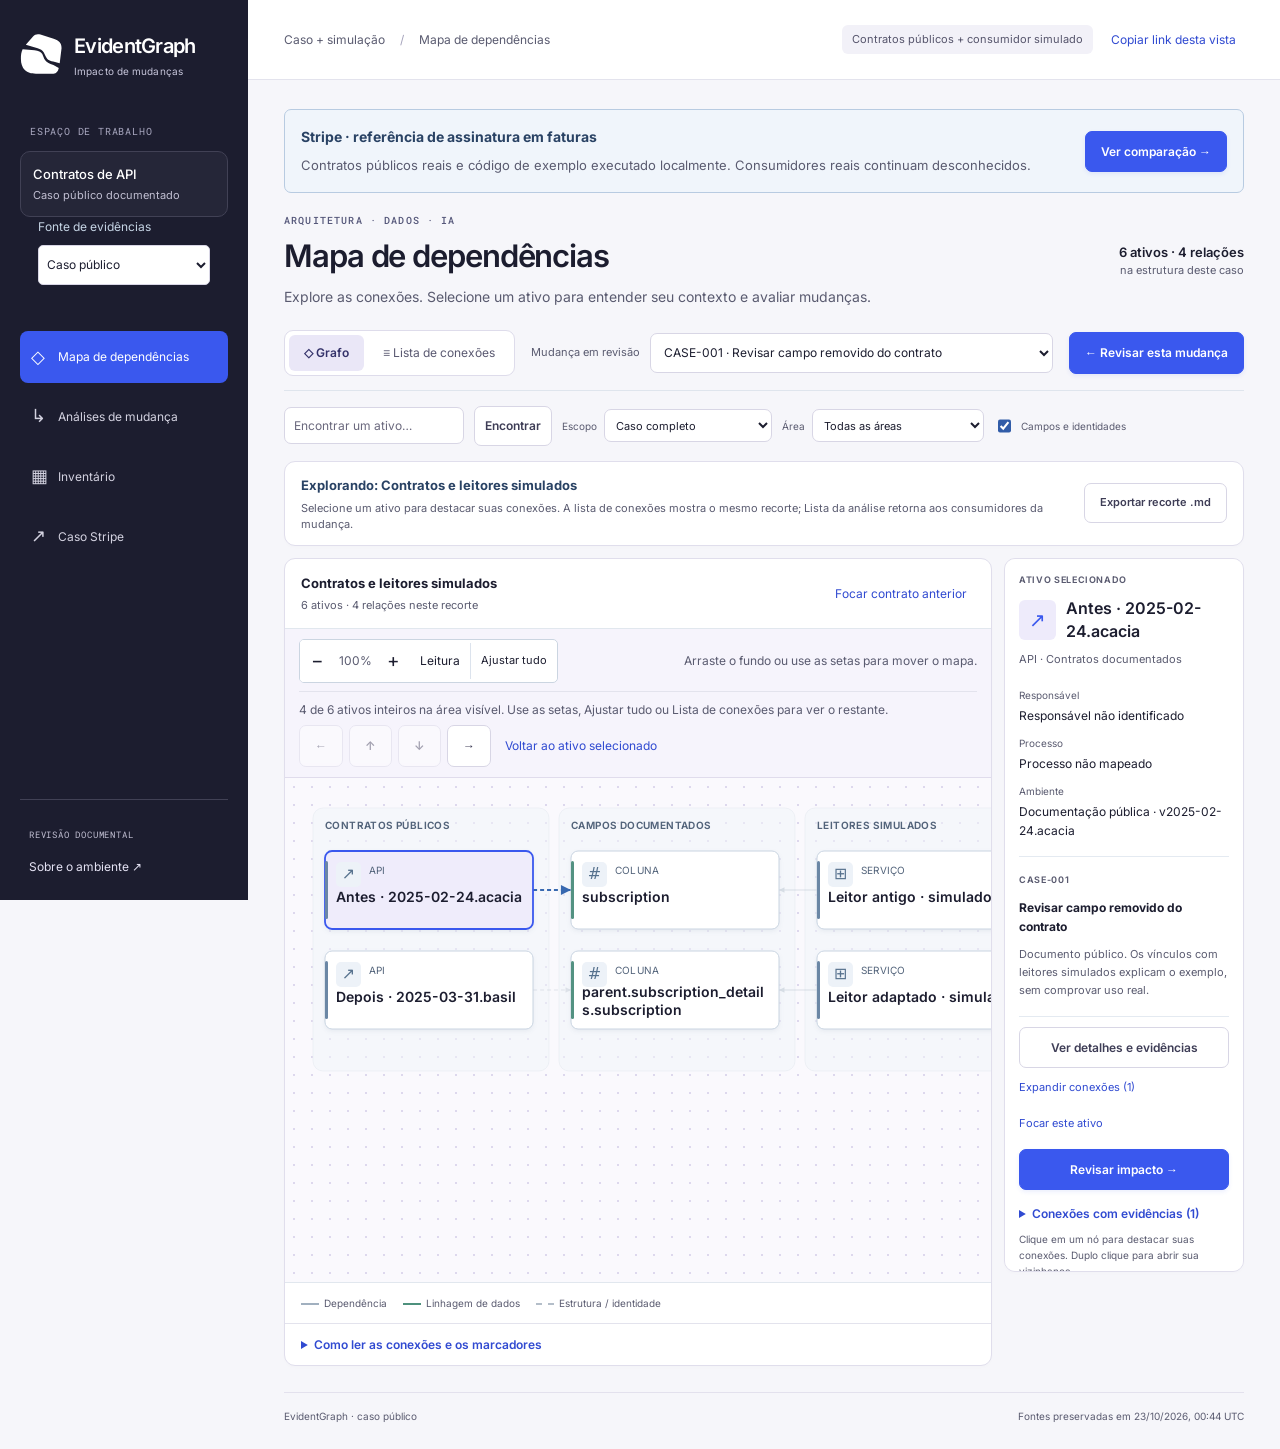
==== evidence-graph/caso-stripe/index.html @ 936658e1 "Preserve portable EvidentGraph continuity for a new computer [skip ci]" ====
<!doctype html>
<html lang="pt-BR">
<head>
<meta charset="utf-8"><meta name="viewport" content="width=device-width,initial-scale=1">
<meta name="description" content="EvidentGraph: prévia sintética para revisão de impacto de mudanças.">
<title>EvidentGraph · Revisão de mudanças</title>
<link rel="stylesheet" href="styles.css?v=816976e282be9827"><link rel="stylesheet" href="lineage.css?v=ab8f37216dc863ca"><link rel="stylesheet" href="investigation.css?v=4782831f34d3c460">
<script src="data.js?v=74ebc384e576c3c0" defer></script><script src="app.js?v=880a942b354ef678" defer></script><script src="lineage.js?v=18da235e4efb8fff" defer></script><script src="exploration.js?v=8c428651296725df" defer></script><script src="investigation.js?v=c7e74523da9037c6" defer></script>
<script src="contract_case.js?v=6435e3d7e39521b5" defer></script><link rel="stylesheet" href="contract_case.css?v=4b2c82d8fe484f5f"><script src="consumer_demo.js?v=195d27880f7b5dde" defer></script><link rel="stylesheet" href="consumer_demo.css?v=624fe182516456ab"><script src="view_bootstrap.js?v=e10487de5b5e0b73" defer></script><link rel="stylesheet" href="../brand/brand.css?v=cf2e6575670e64a0"><link rel="icon" type="image/svg+xml" href="../brand/favicon.svg?v=e4fd1542565591fd"></head>
<body>
<a class="skip" href="#main">Ir para o conteúdo</a>
<aside class="sidebar">
  <div class="brand"><svg class="eg-symbol" xmlns="http://www.w3.org/2000/svg" viewBox="0 0 560 560" fill="currentColor" aria-hidden="true" focusable="false"><path d="M76 152 167 48C198 14 230 11 266 21L438 74C509 98 543 129 541 200L517 393 432 372C375 360 350 339 332 298L310 255C294 222 263 208 230 198Z"/><path d="m34 213 155 12c53 3 81 21 101 49l27 64c25 46 65 62 118 78l70 40c-11 47-30 71-69 74H207c-68-2-106-12-141-44C26 446 12 393 12 338c-1-49 4-83 22-125Z"/></svg><div>EvidentGraph<small>Impacto de mudanças</small></div></div>
  <div class="workspace-label">ESPAÇO DE TRABALHO</div><div class="company">Grupo Aurora<small>Comércio e distribuição</small></div>
  <label class="workspace-picker" for="workspaceSource">Fonte de evidências<select id="workspaceSource" disabled aria-busy="true"><option value="case">Caso público</option><option value="aurora">Grupo Aurora</option></select></label><nav aria-label="Navegação principal">
    <button data-view="lineage" class="nav"><span aria-hidden="true">◇</span> Mapa de dependências</button>
    <button data-view="analysis" class="nav active" aria-current="page"><span aria-hidden="true">↳</span> Análises de mudança</button>
    <button data-view="inventory" class="nav"><span aria-hidden="true">▦</span> Inventário</button>
    <a class="nav" href="../caso-stripe/?source=case&amp;eg_view=analysis&amp;eg_change=CASE-001&amp;eg_scope=all&amp;eg_technical=1" aria-label="Caso Stripe — abrir caso público com consumidor simulado"><span aria-hidden="true">↗</span> Caso Stripe</a>
  </nav>
  <div class="side-foot"><span class="workspace-label">COMÉRCIO E DISTRIBUIÇÃO</span><button id="aboutBtn" class="side-link">Sobre o ambiente ↗</button></div>
</aside>
<div class="shell">
  <header class="topbar"><div><span id="contextName">Grupo Aurora</span> <span class="slash">/</span> <span id="breadcrumb">Análises de mudança</span></div><div class="workspace-tools"><span class="env" id="workspaceEnvironment">Demonstração · dados fictícios</span><button id="copyContextLink" class="text-btn">Copiar link desta vista</button></div></header>
  <main id="main" tabindex="-1">
    <section id="contractCaseNotice" class="case-notice" hidden></section><div id="loadStatus" role="status" class="notice">Preparando os dados e os controles…</div>
    <section id="lineageView" hidden>
      <div class="page-head"><div><div class="eyebrow">ARQUITETURA · DADOS · IA</div><h1>Mapa de dependências</h1><p>Explore as conexões. Selecione um ativo para entender seu contexto e avaliar mudanças.</p></div><div class="catalog-totals"><strong id="graphCatalogTotal"></strong><small>no catálogo do Grupo Aurora</small></div></div>
      <div class="graph-context-bar"><div class="view-tabs" aria-label="Visualização das conexões"><button id="graphAsGraph" class="selected" aria-pressed="true" disabled>◇ Grafo</button><button id="graphToList" disabled>≡ Lista de conexões</button></div><label>Mudança em revisão<select id="graphChange"></select></label><button id="graphReview" class="primary" disabled>← Lista da análise</button></div>
      <div class="graph-toolbar"><label class="graph-search-label"><span class="sr-only">Encontrar ativo no grafo</span><input id="graphSearch" type="search" placeholder="Encontrar um ativo…" list="graphAssets"><datalist id="graphAssets"></datalist></label><button id="graphFind" class="secondary">Encontrar</button><label>Escopo<select id="graphScope"><option value="context">Contexto do ativo</option><option value="investigation" disabled>Investigação direcionada</option><option value="impact">Caminhos da análise</option><option value="all">Empresa inteira</option></select></label><label>Área<select id="graphDomain"><option value="">Todas as áreas</option></select></label><label class="graph-check"><input type="checkbox" id="graphTechnical">Colunas e identidades</label></div>
      <section class="investigation-context" aria-label="Contexto da exploração"><div><strong id="investigationTitle">Contexto do ativo</strong><p id="investigationNote"></p></div><label id="depthControl" hidden>Alcance<select id="investigationDepth"><option value="1">Diretos</option><option value="2">Até 2 níveis</option><option value="4">Até 4 níveis</option></select></label><button id="exportContext" class="secondary">Exportar recorte .md</button></section>
      <div class="graph-workspace">
        <section class="graph-canvas-card" aria-label="Exploração do lineage">
          <div class="graph-canvas-head"><div><strong id="graphFocusName"></strong><span id="graphVisibleCount"></span></div><button id="graphReset" class="text-btn">Focar ativo da mudança</button></div>
          <div id="graphNavigation" class="graph-navigation"><div class="graph-controls" role="group" aria-label="Navegar no grafo"><button id="graphZoomOut" aria-label="Diminuir zoom">−</button><span id="graphZoomLabel" aria-live="polite">100%</span><button id="graphZoomIn" aria-label="Aumentar zoom">+</button><button id="graphReadable">Leitura</button><button id="graphFit">Ajustar tudo</button></div><span class="graph-pan-hint">Arraste o fundo ou use as setas para mover o mapa.</span><div class="graph-orientation"><p id="graphViewportStatus"></p><div id="graphPanControls" role="group" aria-label="Revelar outras partes do mapa"><button class="secondary" data-pan="left" aria-label="Ver ativos à esquerda">←</button><button class="secondary" data-pan="up" aria-label="Ver ativos acima">↑</button><button class="secondary" data-pan="down" aria-label="Ver ativos abaixo">↓</button><button class="secondary" data-pan="right" aria-label="Ver ativos à direita">→</button><button id="graphFocusSelected" class="text-btn">Voltar ao ativo selecionado</button></div></div></div>
          <div id="graphViewport" class="graph-viewport" tabindex="0" role="region" aria-label="Grafo interativo. Arraste o fundo para mover; use os botões de zoom e Tab para selecionar ativos."><svg id="lineageSvg" xmlns="http://www.w3.org/2000/svg" aria-label="Ativos e relações direcionadas"></svg><div class="graph-empty" id="graphEmpty" hidden>Nenhum ativo neste recorte. Altere os filtros ou escolha outra área.</div></div>
          <div id="graphListPanel" class="explore-list" hidden><div class="table-scroll"><table><thead><tr><th>Ativo</th><th>Relação com o foco</th><th>Responsável / operação</th><th>Ações</th></tr></thead><tbody id="exploreRows"></tbody></table></div><div class="table-footer" id="exploreCount" role="status"></div></div>
          <div class="graph-legend"><span><i class="key-dep"></i>Dependência</span><span><i class="key-lineage"></i>Linhagem de dados</span><span><i class="key-structure"></i>Estrutura / identidade</span><span class="legend-end">Setas seguem a relação indicada · arraste para navegar</span></div>
          <details class="graph-guide"><summary>Como ler as conexões e os marcadores</summary><p>Selecione um ativo para destacar seu caminho. A seta segue a relação descrita; abra a conexão para consultar sua origem. Uma dependência não comprova falha.</p><ul><li><i class="state-dot danger" aria-hidden="true"></i>Incompatibilidade de contrato</li><li><i class="state-dot warning" aria-hidden="true"></i>Impacto possível</li><li><i class="state-dot neutral" aria-hidden="true"></i>Inconclusivo</li><li><i class="state-dot quiet" aria-hidden="true"></i>Não identificada no contrato; não garante ausência de impacto</li></ul><p>Os pontos indicam a conclusão preparada para esta mudança. A lista de conexões oferece outra forma de ler o mesmo recorte.</p></details>
        </section>
        <aside id="graphInspector" class="graph-inspector" aria-live="polite"></aside>
      </div>
    </section>
    <section id="analysisView" hidden>
      <div class="page-head"><div><div class="eyebrow">REVISÃO TÉCNICA</div><h1>O que esta mudança pode afetar?</h1><p>Identifique consumidores, envolva os responsáveis e registre o que precisa ser verificado.</p></div></div>
      <div class="analysis-view-tabs view-tabs" aria-label="Revisão da mudança"><button id="analysisToGraph" disabled>◇ Ver caminhos no grafo</button><button class="selected" aria-pressed="true">≡ Lista da análise</button></div>
      <section class="change-card" aria-label="Mudança selecionada">
        <div class="change-choose"><label for="changeSelect">Mudança</label><select id="changeSelect"></select><button id="openAnalysis" class="primary" disabled>Abrir análise <span aria-hidden="true">→</span></button></div>
        <div class="change-overview"><p id="changeDescription"></p><p id="analysisState" class="analysis-state" role="status" aria-live="polite">Preparando a análise…</p></div>
        <details class="change-details"><summary>Versões e período analisado</summary><dl id="changeMeta" class="change-meta"></dl></details>
      </section>
      <div id="notAnalyzed" class="empty" hidden>Uma nova mudança foi selecionada. Abra a análise para consultar seus consumidores.</div>
      <section id="analysisResult" hidden>
        <section class="conclusion" aria-labelledby="conclusionTitle"><div class="conclusion-mark" aria-hidden="true">!</div><div><h2 id="conclusionTitle"></h2><p id="conclusionText"></p><span class="small" id="scopeNote"></span></div></section>
        <div class="section-heading"><div><h2>Consumidores e verificações</h2><p id="summaryLine"></p></div><button id="exportBtn" class="secondary">↓ Exportar análise .md</button></div>
        <div id="metrics" class="metrics" aria-label="Filtrar por conclusão"></div>
        <section class="table-card" aria-label="Resultados da análise">
          <div class="toolbar"><div class="search-wrap"><label class="sr-only" for="search">Buscar consumidor, processo ou equipe</label><input id="search" type="search" placeholder="Buscar consumidor, processo ou equipe"></div><details class="analysis-filters"><summary id="filterSummary">Mais filtros</summary><div class="filter-options"><label class="filter-label">Responsável<select id="ownerFilter"><option value="">Todas as equipes</option></select></label><label class="filter-label">Observação<select id="activityFilter"><option value="">Todos os estados</option><option value="OBSERVED">Caminho observado</option><option value="NOT_OBSERVED">Não observado no período</option><option value="UNKNOWN">Cobertura insuficiente</option></select></label></div></details><button id="clearFilters" class="text-btn">Limpar</button></div>
          <div class="table-scroll"><table class="consumer-table" role="table" aria-label="Resultados da análise"><thead role="rowgroup"><tr role="row"><th role="columnheader" scope="col"><button id="sortName" class="sort" aria-label="Consumidor — ordenar por nome">Consumidor <span id="sortMark" aria-hidden="true">↕</span></button></th><th role="columnheader" scope="col">Conclusão / execução</th><th role="columnheader" scope="col">Responsável</th><th role="columnheader" scope="col">Verificação local</th><th role="columnheader" scope="col"><span class="sr-only">Ações</span></th></tr></thead><tbody id="consumerRows" role="rowgroup"></tbody></table></div>
          <div id="emptyResults" class="empty" hidden>Nenhum consumidor corresponde aos filtros. Tente outra busca ou limpe os filtros.</div><div class="table-footer"><span id="resultCount" role="status"></span><span>Anotações ficam apenas neste navegador.</span></div>
        </section>
        <div class="bottom-note"><strong>Limite da resposta</strong><p>Um caminho de dependência não prova falha. Ausência de chamadas não prova ausência de uso. Autorização e acesso efetivo ao campo não são avaliados nesta versão.</p></div>
      </section>
    </section>
    <section id="inventoryView" hidden>
      <div class="page-head"><div><div class="eyebrow">CATÁLOGO DE ATIVOS</div><h1>Inventário</h1><p>Consulte sistemas, dados, modelos e responsáveis. Abra um ativo para explorar suas conexões.</p></div><span id="inventoryTotal" class="total-tag"></span></div>
      <section class="table-card"><div class="toolbar"><label class="sr-only" for="inventorySearch">Buscar ativo</label><input id="inventorySearch" type="search" placeholder="Buscar por nome ou identificador"><label class="filter-label">Tipo<select id="kindFilter"><option value="">Todos os tipos</option></select></label><label class="filter-label">Área<select id="domainFilter"><option value="">Todas as áreas</option></select></label></div>
      <div class="table-scroll"><table><thead><tr><th>Ativo</th><th>Tipo</th><th>Área / responsável</th><th>Ambiente</th><th><span class="sr-only">Detalhes</span></th></tr></thead><tbody id="inventoryRows"></tbody></table></div><div class="table-footer"><span id="inventoryCount" role="status"></span><div class="pager"><button id="prevPage" class="secondary">Anterior</button><span id="pageNumber"></span><button id="nextPage" class="secondary">Próxima</button></div></div></section>
    </section>
    <footer class="footer"><span>EvidentGraph · Grupo Aurora</span><span id="datasetLabel"></span></footer>
  </main>
</div>
<dialog id="detailDialog" aria-labelledby="detailTitle"><div class="dialog-head"><div><span class="eyebrow" id="detailKind"></span><h2 id="detailTitle"></h2><p id="detailSourceNote" hidden></p><button id="copyDetailLink" class="text-btn">Copiar link deste detalhe</button><p id="detailShareStatus" class="small" role="status"></p></div><button id="closeDetail" class="close-btn" aria-label="Fechar detalhes">×</button></div><div id="detailBody" class="dialog-body"></div></dialog>
<dialog id="aboutDialog" aria-labelledby="aboutTitle"><div class="dialog-head"><h2 id="aboutTitle">Sobre o ambiente</h2><button id="closeAbout" class="close-btn" aria-label="Fechar informações do ambiente">×</button></div><div class="dialog-body"><p>Grupo Aurora é uma organização fictícia utilizada neste protótipo do EvidentGraph. Todos os ativos e registros são sintéticos; não representam uma empresa real. O inventário contém 240 ativos; as evidências detalhadas são um recorte dos cenários CHG-001, CHG-002 e CHG-003.</p><p>Os resultados são calculados pelo analisador Python M1 durante a geração dos arquivos. O navegador consulta, filtra e exporta esses resultados; não reavalia contratos arbitrários nem consulta uma empresa real.</p><p>As verificações e notas são guardadas apenas neste navegador quando o armazenamento local está disponível. Elas não são enviadas aos responsáveis e não comprovam a resolução de um risco.</p><p>O mapa explora as 512 relações do catálogo, com os tipos e sentidos preservados. A avaliação de autorização não está implementada. As análises de impacto continuam limitadas aos três cenários descritos. O site público anterior não foi substituído.</p><p><strong>Versão de avaliação M3.</strong> A exploração percorre vínculos tipados do catálogo, sem avaliar permissões ou concluir impacto arbitrário. Processos compartilhados são associações declaradas. O mapa e sua lista mostram o mesmo recorte. O histórico de notas fica somente neste navegador.</p></div></dialog>
<div id="toast" class="toast" role="status" hidden></div>
</body></html>
---- evidence-graph/caso-stripe/styles.css ----
:root{color-scheme:light;--ink:#202c3e;--muted:#596679;--line:#dce2e9;--blue:#2458bc;--bg:#f5f7fa;--side:#172537}*{box-sizing:border-box}body{margin:0;color:var(--ink);background:var(--bg);font:14px/1.5 -apple-system,BlinkMacSystemFont,'Segoe UI',sans-serif}button,input,select,textarea{font:inherit}button,select{cursor:pointer}button{border:0}button:disabled{opacity:.45;cursor:default}button:focus-visible,a:focus-visible,input:focus-visible,select:focus-visible,textarea:focus-visible{outline:3px solid #7aabff;outline-offset:3px}h1,h2,h3,p{margin:0}h1{font-size:27px;line-height:1.3;letter-spacing:-.55px;font-weight:650}h2{font-size:17px;font-weight:650}h3{font-size:14px;font-weight:650}p{color:var(--muted)}small,.small{font-size:12px;color:var(--muted)}[hidden]{display:none!important}.sr-only{position:absolute;width:1px;height:1px;padding:0;overflow:hidden;clip:rect(0,0,0,0);white-space:nowrap}.skip{position:fixed;left:12px;top:-100px;z-index:100;background:white;padding:10px}.skip:focus{top:10px}.sidebar{width:210px;position:fixed;inset:0 auto 0 0;background:var(--side);color:#eaf0f7;display:flex;flex-direction:column;padding:26px 16px}.brand{display:flex;gap:10px;align-items:center;font-size:18px;font-weight:650;letter-spacing:-.3px}.brand-mark{display:grid;place-items:center;width:30px;height:33px;border:1px solid #6c86a0;border-radius:5px;font:700 22px Georgia,serif}.brand small{display:block;font-size:8px;color:#a9b9c9;letter-spacing:1.1px;font-weight:500}.workspace-label{font-size:10px;letter-spacing:1.1px;color:#b1bed0;margin:36px 8px 10px}.company{padding:0 8px;font-size:13px}.company small{display:block;color:#9cacc0;margin-top:3px;font-size:11px}nav{margin-top:32px;display:grid;gap:5px}.nav{width:100%;padding:11px 10px;border-radius:4px;background:none;color:#c7d1df;text-align:left;font-size:13px}.nav span{font-size:17px;display:inline-block;width:21px}.nav.active{background:#304763;color:white;box-shadow:inset 3px 0 #8cb5ef}.nav:hover{background:#2b3e55}.side-foot{margin-top:auto;padding:20px 8px 0;border-top:1px solid #334356}.side-foot p{font-size:11px;line-height:1.6;margin-top:12px;color:#aabacf}.pill{font-size:9px;font-weight:650;letter-spacing:.9px;padding:4px 7px;border:1px solid #6b7f94;border-radius:3px;color:#d5dfec}.side-link{background:none;color:#dae7f5;font-size:11px;padding:14px 0 0}.shell{margin-left:210px;min-width:0}.topbar{height:61px;border-bottom:1px solid var(--line);background:white;display:flex;justify-content:space-between;align-items:center;padding:0 30px;font-size:12px;color:var(--muted)}.slash{padding:0 12px;color:#a2adba}.env{background:#edf2f7;padding:5px 9px;border-radius:4px;font-size:11px}main{max-width:1550px;margin:0 auto;padding:29px 30px 20px}.page-head{display:flex;align-items:center;justify-content:space-between;gap:16px;margin-bottom:23px}.page-head p{margin-top:7px;font-size:13px}.eyebrow{font-size:10px;letter-spacing:1.2px;color:#586b83;font-weight:650;display:block;margin-bottom:7px}.change-card{border:1px solid var(--line);background:white;border-radius:6px;margin-bottom:18px}.change-choose{display:flex;align-items:center;gap:14px;padding:15px 18px;border-bottom:1px solid #e8edf2}.change-choose label{font-size:12px;font-weight:600;white-space:nowrap}.change-choose select{flex:1;min-width:0}.change-meta{display:flex;flex-wrap:wrap;gap:20px 34px;padding:15px 18px}.change-meta div{min-width:90px}.change-meta dt{font-size:10px;color:var(--muted);margin-bottom:3px;letter-spacing:.5px;text-transform:uppercase}.change-meta dd{margin:0;font-size:12px}.change-meta code{font:12px ui-monospace,Consolas,monospace;background:#f2f4f7;padding:3px 5px;border-radius:3px}.primary,.secondary{padding:8px 13px;border-radius:4px;white-space:nowrap;font-size:12px;font-weight:600}.primary{background:var(--blue);color:white;border:1px solid var(--blue)}.primary:hover{background:#1d4697}.primary span{padding-left:12px}.secondary{background:white;color:var(--ink);border:1px solid #cbd4e0}.secondary:hover{background:#eef3fb}.text-btn{background:none;color:var(--blue);font-size:12px;padding:8px}.conclusion{border:1px solid #ded7c2;border-left:3px solid #b78a30;border-radius:5px;display:flex;gap:13px;background:#fffcf4;padding:16px 18px;margin-bottom:23px}.conclusion-mark{width:22px;height:22px;border:1.5px solid #967427;color:#866620;border-radius:50%;font-weight:700;display:grid;place-items:center;flex:none;margin-top:2px}.conclusion h2{font-size:16px;margin-bottom:5px}.conclusion p{font-size:13px;max-width:850px}.conclusion .small{display:block;font-size:11px;margin-top:8px}.section-heading{display:flex;align-items:center;justify-content:space-between;gap:15px;margin:6px 0 15px}.section-heading p{font-size:12px;margin-top:3px}.metrics{display:grid;grid-template-columns:repeat(5,1fr);gap:9px;margin-bottom:17px}.metric{border:1px solid var(--line);border-radius:5px;background:white;padding:12px 13px;display:flex;flex-direction:column;text-align:left;position:relative}.metric strong{font-size:22px;font-weight:600;line-height:1.2;margin-bottom:4px}.metric span{font-size:11px;color:var(--muted)}.metric[aria-pressed=true]{border-color:var(--blue);box-shadow:inset 0 -2px var(--blue)}.metric:hover{background:#f0f5fb}.metric .metric-dot{position:absolute;right:13px;top:18px;width:6px;height:6px;border-radius:50%;background:#8291a3}.metric.danger .metric-dot{background:#bb5858}.metric.warning .metric-dot{background:#ad8332}.metric.neutral .metric-dot{background:#60769c}.table-card{background:white;border:1px solid var(--line);border-radius:6px;overflow:hidden}.toolbar{display:flex;gap:12px;align-items:end;flex-wrap:wrap;padding:14px 16px;border-bottom:1px solid var(--line)}input,select,textarea{background:white;border:1px solid #cbd3dd;border-radius:4px;padding:8px 9px;color:var(--ink);font-size:12px}select{min-height:35px}.search-wrap{flex:1;min-width:200px}.search-wrap input{width:100%;min-height:35px}.filter-label{font-size:10px;color:var(--muted);display:flex;flex-direction:column;gap:4px}.filter-label select{min-width:140px;max-width:210px}.table-scroll{overflow-x:auto}table{width:100%;border-collapse:collapse;min-width:760px;text-align:left}thead{background:#f8fafc}th{font-size:11px;color:#617085;font-weight:600;padding:10px 15px;border-bottom:1px solid var(--line)}td{padding:17px 15px;border-bottom:1px solid #e7ebf0;font-size:12px;vertical-align:top}tbody tr:last-child td{border-bottom:0}tbody tr:hover{background:#fafbfd}td:first-child{min-width:220px}td h3{font-size:13px;margin-bottom:4px}td p{font-size:11px}.row-type{font-size:10px;color:#6b7685}.badge{display:inline-flex;align-items:center;gap:5px;padding:3px 7px;border-radius:3px;font-size:10px;white-space:normal;font-weight:600;line-height:1.4}.danger{color:#923a3a}.badge.danger{background:#faebeb;border:1px solid #efd0d0}.badge.warning{background:#fcf4df;color:#876220;border:1px solid #ebdfbd}.badge.neutral{background:#eef1f6;color:#52647d;border:1px solid #dbe1eb}.badge.quiet{background:#f2f4f6;color:#586774;border:1px solid #e0e5e8}.activity{font-size:10px;display:block;margin-top:7px;color:#526779}.activity.unknown{color:#856b39}.review-label{display:flex;gap:7px;align-items:center;font-size:11px;white-space:nowrap}.review-label input{accent-color:var(--blue);width:15px;height:15px}.review-caption{display:block;font-size:10px;color:#7b8594;padding-left:23px;margin-top:2px}.row-open{color:var(--blue);background:none;font-size:12px;white-space:nowrap;padding:3px}.sort{background:none;padding:0;color:inherit;font:inherit}.sort span{margin-left:8px}.table-footer{border-top:1px solid var(--line);padding:11px 16px;display:flex;align-items:center;justify-content:space-between;font-size:11px;color:var(--muted)}.bottom-note{margin:17px 0 20px;padding:0 2px;display:flex;gap:14px;align-items:baseline}.bottom-note strong{font-size:11px;white-space:nowrap}.bottom-note p{font-size:11px;max-width:840px}.footer{display:flex;justify-content:space-between;gap:20px;border-top:1px solid var(--line);padding-top:15px;margin-top:29px;font-size:10px;color:#6b7788}.empty{padding:28px;text-align:center;color:var(--muted);font-size:13px}.notice{padding:20px;border:1px solid var(--line);background:white}.total-tag{border:1px solid var(--line);background:white;padding:7px 12px;font-size:12px;border-radius:5px;white-space:nowrap}.pager{display:flex;gap:10px;align-items:center}dialog{padding:0;inset:0 0 0 auto;margin:0;width:min(620px,100%);max-width:100%;max-height:100%;height:100dvh;border:0;border-left:1px solid #c8d0db;color:var(--ink);background:white;box-shadow:-10px 0 35px #13283f20}dialog::backdrop{background:#17273755}.dialog-head{position:sticky;top:0;z-index:1;background:white;display:flex;justify-content:space-between;align-items:start;gap:20px;padding:23px 25px;border-bottom:1px solid var(--line)}.dialog-head h2{font-size:20px}.close-btn{font-size:25px;background:#f1f4f8;width:33px;height:33px;line-height:1;border-radius:4px;flex:none}.dialog-body{padding:23px 25px}.dialog-body h3{margin:23px 0 9px}.dialog-body p{font-size:13px;margin-bottom:12px}.detail-grid{display:grid;grid-template-columns:1fr 1fr;gap:12px;border:1px solid var(--line);border-radius:4px;padding:12px;font-size:12px}.detail-grid small{display:block;font-size:10px;margin-bottom:3px}.detail-list{padding-left:19px;font-size:12px;color:var(--muted);line-height:1.7}.path{border:1px solid #dde5ed;background:#f8fafc;border-radius:4px;padding:12px 14px;font-size:12px;line-height:1.8;margin-bottom:8px}.path span{display:block}.path em{font:10px ui-monospace,monospace;color:#738298;display:block;padding:1px 0 1px 8px}.path .path-target{font-weight:600}.ev{border:1px solid var(--line);border-radius:4px;margin-bottom:8px}.ev summary{padding:11px 12px;cursor:pointer;font-size:12px}.ev pre{font:11px/1.7 ui-monospace,Consolas,monospace;white-space:pre-wrap;overflow-wrap:anywhere;padding:12px;background:#f8fafc;margin:0;border-top:1px solid var(--line)}.dialog-body textarea{width:100%;resize:vertical;min-height:80px;margin-top:7px}.local-note{font-size:11px!important;background:#f4f6f9;border-radius:4px;padding:10px;margin-top:11px}.toast{position:fixed;bottom:18px;left:50%;transform:translateX(-50%);background:#20344e;color:white;font-size:12px;padding:11px 17px;border-radius:4px;z-index:20;max-width:90vw}.inventory-id{font:10px ui-monospace,monospace;color:#6b7b90;overflow-wrap:anywhere}
@media(min-width:1600px){main{padding-top:38px}.page-head{margin-bottom:28px}td{padding-top:22px;padding-bottom:22px}}
@media(max-width:1150px){.sidebar{width:178px;padding-left:12px;padding-right:12px}.brand{font-size:16px}.brand small{font-size:7px}.shell{margin-left:178px}main{padding:24px 20px}.topbar{padding:0 20px}.metrics{gap:7px}.metric{padding:11px}.filter-label select{max-width:175px}.change-choose{flex-wrap:wrap}.change-choose select{flex-basis:60%}.bottom-note{display:block}.bottom-note p{margin-top:4px}}
@media(max-width:780px){.sidebar{position:static;width:auto;padding:16px;display:block}.brand{display:inline-flex}.workspace-label,.company,.side-foot{display:none}nav{margin-top:14px;display:flex}.nav{width:auto}.shell{margin-left:0}.topbar{height:auto;min-height:50px;flex-wrap:wrap;gap:6px;padding:10px 16px}main{padding:20px 16px}h1{font-size:23px}.metrics{grid-template-columns:repeat(3,1fr)}.change-choose select{flex-basis:100%}.change-meta{gap:14px}.section-heading{align-items:start;flex-wrap:wrap}.toolbar{align-items:end}.footer{flex-direction:column;gap:6px}.page-head{align-items:start}.dialog-head,.dialog-body{padding:18px}.filter-label{flex:1}.filter-label select{max-width:none}.table-footer{gap:8px;flex-wrap:wrap}}
@media(prefers-reduced-motion:reduce){*{scroll-behavior:auto!important}}

.change-meta{margin:0}
.sr-only{position:fixed;left:0;top:0}
---- evidence-graph/caso-stripe/lineage.css ----
/* Graph and review are complementary views of the same workspace. */
main{max-width:none}.sidebar{width:204px}.shell{margin-left:204px}.side-foot .workspace-label{font-size:8px;margin:0;color:#8c9eb4}.side-foot .side-link{display:block;font-size:12px;padding-top:12px}.page-head{margin-bottom:18px}.catalog-totals{text-align:right;flex:none}.catalog-totals strong{font-size:13px;display:block;font-weight:600}.catalog-totals small{font-size:11px;color:var(--muted)}.graph-context-bar{display:flex;align-items:center;gap:16px;margin-bottom:14px}.view-tabs{display:inline-flex;border:1px solid #cbd5e1;background:#fff;border-radius:6px;overflow:hidden;padding:3px;gap:2px;flex:none}.view-tabs button{background:transparent;color:#5a6a80;border-radius:4px;padding:7px 16px;font-size:12px;cursor:pointer}.view-tabs button.selected{background:#eaf0f9;color:#2451a5;font-weight:650}.graph-context-bar>label{font-size:11px;color:var(--muted);display:flex;align-items:center;gap:10px;flex:1}.graph-context-bar select{min-width:280px;max-width:570px;flex:1}.graph-toolbar{display:flex;align-items:center;gap:10px;padding:12px 0;border-top:1px solid #dfe5ed;flex-wrap:wrap}.graph-toolbar>label{font-size:11px;color:var(--muted);display:flex;align-items:center;gap:7px}.graph-toolbar select{font-size:11px;padding:7px;min-height:33px}.graph-search-label{min-width:160px;max-width:250px;flex:1}.graph-search-label input{width:100%;min-height:33px}.graph-toolbar .secondary{padding:7px 10px}.graph-check{margin-left:auto}.graph-check input{accent-color:#315ca8}.graph-workspace{display:grid;grid-template-columns:minmax(0,1fr) 266px;gap:16px;align-items:stretch}.graph-canvas-card{min-width:0;background:white;border:1px solid #d4deea;border-radius:8px;overflow:hidden;display:flex;flex-direction:column}.graph-canvas-head{padding:13px 16px;border-bottom:1px solid #e1e7ee;display:flex;align-items:center;justify-content:space-between;gap:10px}.graph-canvas-head strong{font-size:13px}.graph-canvas-head span{display:block;font-size:11px;color:#728097;margin-top:3px}.graph-viewport{height:clamp(540px,63vh,740px);min-width:0;position:relative;overflow:hidden;touch-action:none;background-color:#f9fbfd;background-image:radial-gradient(#d8e1eb .7px,transparent .7px);background-size:18px 18px;cursor:grab}.graph-viewport.panning{cursor:grabbing}#lineageSvg{display:block;width:100%;height:100%;user-select:none}.graph-controls{position:absolute;bottom:16px;left:16px;display:flex;gap:0;align-items:center;border:1px solid #cbd5e1;border-radius:5px;background:white;box-shadow:0 2px 7px #2639500a;overflow:hidden}.graph-controls button{background:white;min-height:34px;min-width:34px;font-size:17px;padding:0 10px;color:#40546c;cursor:pointer}.graph-controls button:hover{background:#eaf0f9}.graph-controls span{font-size:10px;color:#63758b;min-width:42px;text-align:center}#graphFit{border-left:1px solid #dce3ed;font-size:11px}.graph-legend{padding:12px 16px;display:flex;flex-wrap:wrap;gap:10px 16px;border-top:1px solid #e1e7ee;font-size:10px;color:#667891;background:white}.graph-legend i{display:inline-block;width:18px;vertical-align:middle;margin-right:5px;border-top:2px solid #a1b0bf}.graph-legend .key-lineage{border-color:#4e917d}.graph-legend .key-structure{border-top-style:dashed;border-color:#b4bec9}.legend-end{margin-left:auto;color:#7b899a}.graph-lane{fill:#f2f5f980;stroke:#e8edf2;stroke-width:.7}.lane-title{font-family:inherit;font-size:8.5px;fill:#7e8da1;letter-spacing:.4px;font-weight:650}.graph-edge{fill:none;stroke:#a1b0bf;stroke-width:1.15;opacity:.6}.graph-edge.lineage{stroke:#4e917d;opacity:.7}.graph-edge.structure{stroke:#b4bec9;stroke-dasharray:4 3;opacity:.65}.edge-hit{fill:none;stroke:transparent;stroke-width:12;cursor:pointer}.edge-selected .graph-edge{stroke:#3869b0;stroke-width:2.1;opacity:1}.graph-edge-group:hover .graph-edge{stroke:#3869b0;stroke-width:2.7;opacity:1}.node-card{fill:white;stroke:#c9d4e1;stroke-width:1;filter:drop-shadow(0px 2px 2px #183c6610)}.graph-node{cursor:pointer}.graph-node:hover .node-card{stroke:#4673b9;stroke-width:1.7}.graph-node:focus{outline:none}.graph-node:focus .node-card{stroke:#1345aa;stroke-width:3}.graph-node.selected .node-card{fill:#edf4ff;stroke:#3465ae;stroke-width:2}.graph-node.change-target .node-card{stroke:#4473b6;stroke-width:1.8}.node-stripe{fill:#6b87a5}.node-icon-bg{fill:#edf2f8}.node-symbol{font:16px system-ui;text-anchor:middle;fill:#57728e}.node-kind{font:8px system-ui;fill:#7b8da4;letter-spacing:.4px}.node-name{font:12px system-ui;font-weight:600;fill:#273b55}.kind-table .node-stripe,.kind-column .node-stripe{fill:#539282}.kind-pipeline .node-stripe{fill:#a7824a}.kind-model .node-stripe,.kind-agent .node-stripe{fill:#8570b0}.kind-dashboard .node-stripe{fill:#568ca0}.node-status.danger{fill:#c55758}.node-status.warning{fill:#c49539}.node-status.neutral{fill:#8290a5}.node-status.quiet{fill:#b0bdcd}.graph-inspector{background:white;border:1px solid #d4deea;border-radius:8px;padding:18px;overflow:auto;max-height:calc(clamp(540px,63vh,740px) + 109px)}.inspector-overline{font-size:9px;letter-spacing:.65px;font-weight:650;color:#8090a3;display:block;margin-bottom:10px}.inspector-title{display:flex;align-items:center;gap:10px}.inspector-title>span{font-size:20px;color:#3565a9;background:#edf3fc;padding:4px 10px;border-radius:6px}.inspector-title h2{font-size:16px;line-height:1.4}.inspector-type{font-size:11px;margin:9px 0 18px}.inspector-meta{margin:0;padding-bottom:16px;border-bottom:1px solid #e4eaf1}.inspector-meta dt{font-size:10px;color:#8390a1;margin-top:10px}.inspector-meta dd{font-size:12px;margin:3px 0 0}.inspector-impact{padding:16px 0;border-bottom:1px solid #e4eaf1;font-size:12px}.inspector-impact p{font-size:11px;line-height:1.65;margin:9px 0 0}.inspector-impact strong{font-size:12px}.inspector-impact p+strong{display:block;margin-top:14px}.inspector-actions{display:flex;flex-direction:column;align-items:stretch;gap:3px;padding-top:14px}.inspector-actions .text-btn{text-align:left;font-size:11px;padding-left:0}.inspector-main-action{width:100%;margin-top:8px;font-size:11px}.inspector-consumers{border-top:1px solid #e4eaf1;margin-top:17px;padding-top:14px}.inspector-consumers h3{font-size:11px;margin-bottom:9px}.inspector-consumers button{display:flex;gap:8px;align-items:start;padding:10px 0;background:none;width:100%;text-align:left;cursor:pointer}.inspector-consumers button:hover{background:#f6f9ff}.inspector-consumers span{font-size:11px;flex:1}.inspector-consumers small{display:block;font-size:9px;color:#8090a3;margin-top:3px}.inspector-consumers b{font-size:12px;color:#9bacbf}.state-dot{width:6px;height:6px;border-radius:50%;margin-top:6px;background:#b0bdcd;flex:none}.state-dot.danger{background:#c55758}.state-dot.warning{background:#c49539}.state-dot.neutral{background:#8290a5}.inspector-hint{font-size:10px;line-height:1.6;padding-top:15px;color:#8795a7}.analysis-view-tabs{margin-bottom:14px}.graph-empty{position:absolute;top:35%;width:100%;text-align:center;padding:25px;color:#687b93}.conclusion{padding:12px 15px;margin-bottom:16px}.footer{margin-top:20px}.env{font-size:11px}.env:before{content:'';display:inline-block;width:6px;height:6px;border-radius:100%;background:#639380;margin-right:7px}
@media(min-width:1800px){main{padding:28px 32px 18px}.graph-workspace{grid-template-columns:minmax(0,1fr) 288px}.graph-inspector{padding:20px}}
@media(max-width:1450px){.sidebar{width:180px;padding:20px 12px}.brand{font-size:16px}.shell{margin-left:180px}main{padding:22px 20px}.graph-workspace{grid-template-columns:minmax(0,1fr) 240px;gap:12px}.graph-viewport{height:610px}.graph-inspector{padding:14px;max-height:718px}.graph-toolbar label{font-size:10px}.graph-search-label{max-width:180px}.graph-check{margin-left:0}.node-name{font-size:13px}.catalog-totals{font-size:11px}.legend-end{display:none}}
@media(max-width:1180px){.graph-workspace{grid-template-columns:1fr}.graph-inspector{max-height:none;display:grid;grid-template-columns:1fr 1fr;gap:0 24px}.graph-viewport{height:660px}.graph-inspector .inspector-overline,.graph-inspector .inspector-title,.graph-inspector .inspector-type{grid-column:1/-1}.graph-context-bar{flex-wrap:wrap}.graph-context-bar>label{order:3;flex-basis:100%}.graph-check{margin-left:0}}
@media(max-width:780px){.sidebar{width:auto}.shell{margin-left:0}.graph-viewport{height:620px}.catalog-totals{display:none}.graph-inspector{display:block}.graph-toolbar{gap:10px}.graph-search-label{max-width:none}.graph-context-bar select{min-width:0}.sidebar .nav{font-size:11px;padding:9px}.graph-context-bar>label{flex-direction:column;align-items:stretch}.graph-check{margin-left:0}}
---- evidence-graph/caso-stripe/investigation.css ----
/* Preserve the approved graph/list identity; add focused investigation controls. */
[hidden]{display:none!important}
.investigation-context{display:flex;align-items:center;gap:14px;margin:0 0 12px;padding:12px 16px;border:1px solid #dbe3ed;border-radius:7px;background:#fff}
.investigation-context>div{flex:1;min-width:0}.investigation-context strong{font-size:13px;color:#294264}.investigation-context p{font-size:11px;margin:4px 0 0;line-height:1.5}.investigation-context>label{font-size:11px;color:#64748b;display:flex;align-items:center;gap:8px;flex:none}.investigation-context .secondary{font-size:11px;white-space:nowrap}.investigation-context select{font-size:11px}
.investigate-actions{display:grid;gap:7px;margin:14px 0 4px}.investigate-actions button{display:flex;gap:10px;text-align:left;align-items:center;padding:10px;font-size:12px;white-space:normal}.investigate-actions button span{width:16px;flex:none;text-align:center;color:#5275a8}.investigate-actions button[aria-pressed=true]{background:#edf3ff;border-color:#5275a8;color:#244c90}.investigate-actions button:hover{background:#f1f5fc}
.explore-list{height:clamp(540px,63vh,740px);overflow:auto;min-width:0}.explore-list table{min-width:600px;width:100%}.explore-list th{position:sticky;top:0;background:#f3f6fa;z-index:1}.explore-list small{display:block;font-size:11px;line-height:1.5;color:#748397;margin-top:4px}.explore-list .asset-select{padding:0;text-align:left;font-size:12px;font-weight:600}.explore-list td{padding:11px 14px;font-size:12px}.explore-list .active-row td,#consumerRows .active-row td{background:#eef4ff}.in-graph{display:block;margin-top:9px;font-size:11px}.graph-inspector{scrollbar-width:thin}.graph-inspector .inspector-actions{padding-top:10px}.graph-inspector .inspector-hint{padding-top:8px}
button:focus-visible,select:focus-visible,input:focus-visible{outline:2px solid #265ca7;outline-offset:3px}
.sidebar :is(button,a,select):focus-visible{outline:3px solid #b8d7ff;outline-offset:3px}
@media(max-width:1450px){.explore-list{height:610px}.graph-inspector{max-height:718px}.investigation-context{flex-wrap:wrap}.investigation-context>div{min-width:250px}}
@media(max-width:1180px){.graph-inspector .investigate-actions{grid-column:1/-1;grid-template-columns:repeat(3,1fr)}.explore-list{height:660px}}
@media(max-width:780px){.graph-inspector .investigate-actions{grid-template-columns:1fr}.investigation-context>div{min-width:100%}.explore-list{height:620px}}
@media(prefers-reduced-motion:reduce){*{scroll-behavior:auto!important;transition:none!important;animation:none!important}}

/* Show the decision first; keep filters and technical context available on demand. */
.change-overview{padding:12px 18px}.change-overview>p:first-child{font-size:13px;color:var(--ink)}
.analysis-state{font-size:12px;color:#365e4d;margin-top:7px}.analysis-state.pending{color:#855b1c}
.change-details{border-top:1px solid #e8edf2}.change-details>summary{padding:9px 18px;font-size:12px;color:var(--muted);cursor:pointer}.change-details .change-meta{margin:0;padding-top:5px}
#analysisView .metrics{display:flex;flex-wrap:wrap;gap:7px;margin-bottom:13px}
#analysisView .metric{display:flex;flex-direction:row;align-items:center;gap:7px;padding:8px 11px;min-height:38px}
#analysisView .metric strong{font-size:15px;margin:0}#analysisView .metric span{font-size:12px}#analysisView .metric-dot{display:none}
.analysis-filters{flex:none;max-width:100%}.analysis-filters>summary{font-size:12px;color:var(--blue);cursor:pointer;padding:8px}
.filter-options{display:flex;flex-wrap:wrap;gap:12px;padding:8px}.filter-options label{display:grid;gap:5px}
.consumer-reason{font-size:12px;line-height:1.55;max-width:410px;margin-top:6px}
.consumer-explanation{padding:14px 16px;border:1px solid #d7e2ef;border-radius:6px;background:#f5f8fc;margin:16px 0}.consumer-explanation h3{margin:0 0 8px}.consumer-explanation p{margin:7px 0;line-height:1.6}
#lineageSvg.has-highlight .graph-edge-group:not(.edge-selected) .graph-edge{opacity:.2}
#lineageSvg.has-highlight .graph-edge-group:hover .graph-edge{opacity:1}
@media(max-width:780px){.change-overview{padding:12px}.change-details>summary{padding:9px 12px}.analysis-filters{width:100%}.filter-options{flex-direction:column}.filter-options select{max-width:100%}.consumer-reason{min-width:210px}}

/* Review round 2: readable text, visible map tools and explicit context. */
.nav[href]{display:block;text-decoration:none}
:root{--muted:#4e5f75}
.workspace-tools{display:flex;align-items:center;justify-content:flex-end;flex-wrap:wrap;gap:8px}
.workspace-tools .env{color:#405570;background:#edf2f7;white-space:normal}
.workspace-tools .env:before{display:none}
.graph-navigation{display:flex;align-items:center;justify-content:space-between;flex-wrap:wrap;gap:8px;padding:10px 14px;border-bottom:1px solid var(--line);background:#f5f8fc}
.graph-controls{position:static;display:flex;flex-wrap:wrap;max-width:100%;box-shadow:none}
.graph-controls button{min-height:36px;padding:6px 10px;color:var(--ink)}
.graph-controls button{font-size:12px}
.graph-controls #graphZoomIn,.graph-controls #graphZoomOut{font-size:19px}
.graph-controls span{font-size:12px;color:var(--muted)}
.graph-context-bar>label{min-width:0}
.graph-context-bar select{width:100%;min-width:0;max-width:100%}
.graph-pan-hint{font-size:12px;color:var(--muted)}
.graph-viewport,.explore-list{height:clamp(380px,56vh,620px)}
.graph-canvas-head{gap:8px;flex-wrap:wrap}
.graph-canvas-head span,.catalog-totals small,.inspector-overline,.inspector-meta dt,.inspector-hint,.inspector-consumers small,.explore-list small,.graph-legend,.footer,.inventory-id,.row-type,.review-caption{color:var(--muted)}
.lane-title{font-size:10px;fill:#52637a}
.node-kind{font-size:10px;fill:#52637a;letter-spacing:.2px}
.node-name{font-size:14px}
.investigate-actions h3{font-size:12px;color:var(--muted);margin:0 0 2px}
.investigate-actions button{border-color:#a8b9ce;background:#f7faff;font-size:13px}
.investigate-actions button:hover{background:#e8f0fd;border-color:#5275a8}
.graph-inspector{max-height:calc(clamp(380px,56vh,620px) + 210px)}
.graph-guide{padding:11px 16px;border-top:1px solid var(--line);font-size:12px;color:var(--muted)}
.graph-guide summary,.inspector-connections summary{cursor:pointer;color:var(--blue);font-weight:600}
.graph-guide p{margin-top:9px;font-size:12px}
.graph-guide ul{display:flex;flex-wrap:wrap;gap:8px 18px;padding:0;list-style:none}
.graph-guide li{display:flex;align-items:center;gap:7px}
.graph-guide .state-dot{display:inline-block;flex:none;margin:0;width:8px;height:8px}
.inspector-connections{padding-top:14px;font-size:12px}
.inspector-connections button{display:block;text-align:left;white-space:normal;overflow-wrap:anywhere;margin-top:6px;padding:7px 0}
input::placeholder,textarea::placeholder{color:#566579;opacity:1}
#lineageSvg.has-highlight .graph-edge-group:not(.edge-selected) .graph-edge{opacity:.35}
@media(max-width:780px){.workspace-tools{justify-content:flex-start}.graph-navigation{padding:8px}.graph-pan-hint{width:100%}.graph-controls button{padding:6px 8px}.graph-viewport,.explore-list{height:420px}.graph-inspector{max-height:none}}

/* Map orientation remains readable; narrow screens begin with the same nodes in a list. */
.graph-orientation{width:100%;border-top:1px solid var(--line);padding-top:8px}
.graph-orientation p{font-size:12px;color:var(--muted);margin:0 0 6px}
#graphPanControls{display:flex;align-items:center;flex-wrap:wrap;gap:6px}
#graphPanControls [data-pan]{min-width:36px;min-height:36px}
#graphPanControls button:disabled{opacity:.45}
#detailShareStatus:empty{display:none}
#copyDetailLink{margin-top:7px;padding-left:0}
#detailSourceNote{font-size:12px;color:#405570;background:#edf2f7;border-radius:4px;padding:6px 9px;margin-top:9px}
.mobile-cell-label{display:none}
@media(max-width:780px){
  .consumer-table,.consumer-table thead,.consumer-table tbody,.consumer-table tr,.consumer-table th,.consumer-table td{display:block;width:100%;min-width:0}
  .consumer-table thead tr{position:relative}
  .consumer-table th:not(:first-child){position:absolute;width:1px;height:1px;padding:0;overflow:hidden;clip-path:inset(50%);white-space:nowrap}
  .consumer-table tbody tr{padding:12px 0;border-bottom:1px solid var(--line)}
  .consumer-table tbody tr:last-child{border-bottom:0}
  .consumer-table td{border:0;padding:7px 14px;overflow-wrap:anywhere}
  .consumer-table .consumer-reason{min-width:0;max-width:none}
  .consumer-table .mobile-cell-label{display:block;font-size:11px;font-weight:600;color:var(--muted);margin-bottom:5px}
  .consumer-table .badge{white-space:normal}
  .consumer-table .row-open{padding:7px 0;font-size:12px}
  .consumer-table .in-graph{display:inline-block;margin:0 0 0 18px}
  .explore-list table{min-width:0}.explore-list thead{position:absolute;width:1px;height:1px;overflow:hidden;clip-path:inset(50%)}
  .explore-list tbody,.explore-list tr,.explore-list td{display:block;width:100%}
  .explore-list tr{padding:10px 0;border-bottom:1px solid var(--line)}
  .explore-list td{border:0;padding:6px 12px;overflow-wrap:anywhere}
  .explore-list td[data-label]:before{content:attr(data-label);display:block;font-size:11px;color:var(--muted);font-weight:600;margin-bottom:4px}
}
---- evidence-graph/caso-stripe/contract_case.css ----
.workspace-picker{display:block;padding:0 18px 20px;font-size:12px;color:#c6d5e5}
.workspace-picker select{display:block;width:100%;margin-top:8px;padding:9px 4px;border-radius:5px}
.case-notice{display:flex;align-items:center;justify-content:space-between;gap:18px;margin-bottom:20px;padding:16px;border:1px solid #b8cbe1;border-radius:7px;background:#f0f5fb;color:#294264}
.case-notice p{font-size:13px;margin-top:7px}
.case-notice .primary{white-space:normal}
.contract-comparison{border:1px solid var(--line);background:#fff;border-radius:7px;padding:18px;margin:18px 0}
.contract-comparison>h2{margin-bottom:16px}
#contractComparisonTitle,#consumerDemoTitle{scroll-margin-top:16px}
#contractComparisonTitle:focus-visible,#consumerDemoTitle:focus-visible{outline:2px solid #265ca7;outline-offset:4px}
#demoLinkStatus:empty{display:none}
.contract-versions{display:grid;grid-template-columns:1fr 1fr;gap:20px}
.contract-versions h3{font-size:15px;margin:0 0 8px}.contract-versions p{margin:8px 0;font-size:13px}
.contract-versions code{font-size:14px;overflow-wrap:anywhere}.contract-versions article{min-width:0}
.case-migration{padding:14px 0;font-size:13px;line-height:1.6}
.contract-comparison details{border-top:1px solid var(--line);padding-top:12px;font-size:12px}
.contract-comparison summary{color:var(--blue);font-weight:600;cursor:pointer}
.contract-comparison details p{margin-top:12px;overflow-wrap:anywhere}
.contract-comparison a{color:#245795;text-decoration:underline}
.contract-case .investigate-actions,.contract-case .inspector-consumers{display:none}
@media(max-width:780px){.case-notice{align-items:flex-start;flex-direction:column}.contract-versions{grid-template-columns:1fr}.contract-versions article+article{border-top:1px solid var(--line);padding-top:16px}}
---- evidence-graph/caso-stripe/consumer_demo.css ----
.consumer-demo{margin:20px 0;padding:20px;background:#fff;border:1px solid #b6c8dc;border-radius:8px;color:#253b52}
.consumer-demo h3{font-size:20px;margin:9px 0 12px}.consumer-demo p{font-size:14px;line-height:1.55;margin:10px 0}
.demo-tag{font-size:11px;letter-spacing:.08em;font-weight:700;color:#725400;background:#fff4cb;padding:5px 8px;border-radius:4px}
.consumer-demo label{display:block;font-weight:600;font-size:13px;margin:18px 0 6px}.consumer-demo select{width:100%;max-width:570px;padding:10px;border:1px solid #9aabbc;border-radius:5px;background:white;color:#253b52}
.demo-results{display:grid;grid-template-columns:repeat(3,minmax(0,1fr));gap:14px;margin:16px 0}.demo-run{padding:16px;border:1px solid #c4d1df;border-radius:6px;background:#f8fafc;min-width:0}
.demo-results.two{grid-template-columns:repeat(2,minmax(0,1fr))}
.demo-run h4{font-size:15px;margin:0 0 16px}.demo-run h4 small{display:block;font-size:12px;font-weight:400;margin-top:6px}.demo-run .demo-outcome{font-size:16px;font-weight:600;overflow-wrap:anywhere}
.demo-run.differs{border-color:#d2a7a0;background:#fff7f5}.demo-run.differs>p>strong{color:#8d3227}.demo-run.matches>p>strong{color:#276444}
.demo-run summary,.demo-evidence summary{font-weight:600;cursor:pointer;color:#2c5685;font-size:13px}.demo-run pre{font-size:12px;white-space:pre-wrap;overflow-wrap:anywhere;padding:12px 0;max-height:360px;overflow-y:auto}
.demo-learning{padding:12px;background:#f0f5fb;border-left:3px solid #4578ae}.demo-actions{display:flex;gap:10px;flex-wrap:wrap;margin:16px 0}
.demo-evidence{padding-top:14px;border-top:1px solid #ccd7e3}.demo-evidence a{color:#245795;text-decoration:underline}.demo-evidence ul{padding-left:20px;font-size:13px;line-height:1.7}
.has-consumer-demo .contract-comparison{background:#f8fafc}
@media(max-width:780px){.consumer-demo{padding:14px}.demo-results,.demo-results.two{grid-template-columns:1fr}.demo-run{padding:14px}.consumer-demo select{font-size:14px}.consumer-demo h3{font-size:18px}}
---- evidence-graph/brand/brand.css ----
/* EvidentGraph Fenda: shared visual identity. Font licenses are in fonts/. */
@font-face {
  font-family: 'Inter';
  font-style: normal;
  font-weight: 400 700;
  font-display: swap;
  src: url(fonts/inter-latin-ext.woff2) format('woff2');
  unicode-range: U+0100-02BA, U+02BD-02C5, U+02C7-02CC, U+02CE-02D7, U+02DD-02FF, U+0304, U+0308, U+0329, U+1D00-1DBF, U+1E00-1E9F, U+1EF2-1EFF, U+2020, U+20A0-20AB, U+20AD-20C4, U+2113, U+2C60-2C7F, U+A720-A7FF;
}
@font-face {
  font-family: 'Inter';
  font-style: normal;
  font-weight: 400 700;
  font-display: swap;
  src: url(fonts/inter-latin.woff2) format('woff2');
  unicode-range: U+0000-00FF, U+0131, U+0152-0153, U+02BB-02BC, U+02C6, U+02DA, U+02DC, U+0304, U+0308, U+0329, U+2000-206F, U+20AC, U+2122, U+2191, U+2193, U+2212, U+2215, U+FEFF, U+FFFD;
}
@font-face {
  font-family: 'Roboto Mono';
  font-style: normal;
  font-weight: 400 500;
  font-display: swap;
  src: url(fonts/roboto-mono-latin-ext.woff2) format('woff2');
  unicode-range: U+0100-02BA, U+02BD-02C5, U+02C7-02CC, U+02CE-02D7, U+02DD-02FF, U+0304, U+0308, U+0329, U+1D00-1DBF, U+1E00-1E9F, U+1EF2-1EFF, U+2020, U+20A0-20AB, U+20AD-20C4, U+2113, U+2C60-2C7F, U+A720-A7FF;
}
@font-face {
  font-family: 'Roboto Mono';
  font-style: normal;
  font-weight: 400 500;
  font-display: swap;
  src: url(fonts/roboto-mono-latin.woff2) format('woff2');
  unicode-range: U+0000-00FF, U+0131, U+0152-0153, U+02BB-02BC, U+02C6, U+02DA, U+02DC, U+0304, U+0308, U+0329, U+2000-206F, U+20AC, U+2122, U+2191, U+2193, U+2212, U+2215, U+FEFF, U+FFFD;
}


:root{--ink:#1c1d2f;--muted:#5a5b70;--line:#e3e3ed;--blue:#3a58ee;--bg:#f6f6fa;--side:#1c1d2f}
body{font-family:Inter,Arial,sans-serif;font-size:14px;line-height:1.6;-webkit-font-smoothing:antialiased}
button,input,select,textarea{font-family:inherit}button,a,input,select,summary{ -webkit-tap-highlight-color:transparent }
button:focus-visible,a:focus-visible,input:focus-visible,select:focus-visible,summary:focus-visible{outline:3px solid #3a58ee;outline-offset:3px}
.sidebar{width:248px;padding:30px 20px 24px;background:#1c1d2f;color:white;z-index:2}
.brand{gap:11px;font-size:20px;letter-spacing:-.7px;font-weight:600;white-space:nowrap}
.eg-symbol{display:block;width:43px;height:43px;flex:none;color:#fff;--symbol-second:#699bfb}
.brand small{font:400 10px/1.5 Inter,Arial,sans-serif;color:#c6c5da;letter-spacing:.1px;margin-top:2px}
.workspace-label{margin:45px 10px 12px;font:400 10px/1.5 'Roboto Mono',monospace;letter-spacing:.8px;color:#aaa9c1}
.company{padding:12px 12px;border:1px solid #414155;border-radius:10px;font-size:13px;font-weight:500;background:#252638}
.company small{font-size:11px;font-weight:400;color:#c1bfd2;margin-top:2px}
.sidebar nav{margin-top:26px;gap:7px}.sidebar .nav{font-size:12px;line-height:1.6;border-radius:8px;padding:12px 11px;color:#d3d2e0;display:flex;align-items:center;gap:7px;min-height:44px}
.nav span{width:20px;flex:none;font-size:18px}.sidebar .nav.active{background:#3a58ee;color:white;box-shadow:none}.sidebar .nav:hover{background:#35364e}.sidebar .nav.active:hover{background:#304bd4}
.side-foot{border-color:#414155;padding:22px 9px 0}.side-foot .workspace-label{color:#c1bfd2;font-size:9px}.side-foot .side-link{font-size:12px;color:#e5e3f4}
.shell{margin-left:248px}.topbar{height:auto;min-height:80px;padding:14px 36px;gap:14px;flex-wrap:wrap;background:white;font-size:12px}.slash{color:#a5a3bb}
.workspace-tools{gap:10px}.workspace-tools .env{background:#f2f1f8;color:#55546b;padding:6px 10px;border-radius:6px;font-size:11px}
main{max-width:1530px;padding:29px 36px 25px;margin:auto}
.eyebrow{font:500 10px/1.5 'Roboto Mono',monospace;color:#535578;letter-spacing:1.15px;margin-bottom:9px}
h1{font-size:31px;line-height:1.25;letter-spacing:-1.1px;font-weight:600}h2{font-size:17px;font-weight:600}h3{font-weight:600}
.page-head{margin-bottom:22px}.page-head p{font-size:14px;line-height:1.6;margin-top:10px}
.view-tabs{border:1px solid #dedceb;border-radius:9px;padding:4px;background:#fff;gap:4px}.view-tabs button{font-size:12px;border-radius:6px;padding:8px 15px;color:#5a5971}.view-tabs button.selected{background:#eae7f7;color:#34326a;font-weight:600}
.analysis-view-tabs{margin-bottom:20px}
.change-card,.table-card,.graph-canvas-card,.graph-inspector,.investigation-context{border-color:#e0deec;border-radius:11px;box-shadow:0 2px 3px #1c1d2f03}
.change-card{margin-bottom:20px}.change-choose{padding:18px 20px;gap:16px;border-color:#eeedf5}.change-choose label{font-size:12px}.change-choose select{font-size:13px;color:#1c1d2f;font-weight:500}
input,select,textarea{border-color:#d8d6e5;border-radius:7px;min-height:40px}input::placeholder{color:#6a687d}
.primary,.secondary{border-radius:7px;font-size:12px;padding:10px 15px;min-height:40px}.primary{background:#3a58ee;box-shadow:0 2px 4px #3a58ee18}.primary:hover{background:#2945cf}.secondary{border-color:#d8d6e5;color:#3e3d56;background:white}.secondary:hover{background:#f2f0fa}
.change-overview{padding:16px 20px}.change-overview>p:first-child{font-size:13px}.analysis-state{font-size:12px}.change-details{border-color:#eeedf5}.change-details>summary{padding:10px 20px;font-size:11px}
.conclusion{padding:16px 20px;margin-bottom:26px;border-radius:9px;background:#fffaf0;border-color:#e8ddc2;border-left:3px solid #b58831}.conclusion h2{font-size:15px}.conclusion p{font-size:13px}.conclusion .small{font-size:11px}
.section-heading{margin-bottom:14px}.section-heading h2{font-size:18px;letter-spacing:-.35px}.section-heading p{font-size:12px;margin-top:5px}
#analysisView .metrics{gap:8px;margin-bottom:16px}#analysisView .metric{border-radius:7px;padding:8px 12px;gap:8px;min-height:40px;background:transparent}
#analysisView .metric strong{font-size:14px}#analysisView .metric span{font-size:11px}.metric[aria-pressed=true]{border-color:#3a58ee;background:#edf0ff!important;box-shadow:none}.metric:hover{background:#eeedf6!important}
.toolbar{padding:16px 18px;background:white;gap:10px}.toolbar input{font-size:12px}.search-wrap{max-width:440px;flex:1}.analysis-filters>summary{font-size:12px}
th{font:500 11px/1.5 Inter,Arial,sans-serif;color:#615e77;background:#faf9fd}td{font-size:12px;padding:18px 15px;vertical-align:top}.consumer-reason{font-size:12px;line-height:1.65;margin-top:8px;max-width:330px}.row-name{font-size:13px;font-weight:600;color:#1c1d2f}.row-type{font-size:11px}.row-open,.in-graph{color:#304ad1;font-weight:500}.badge{padding:4px 7px;border-radius:5px}.text-btn{color:#304ad1}.table-footer{padding:12px 18px;font-size:10px}.bottom-note{margin-top:22px;color:#68657c}.bottom-note p{font-size:11px;max-width:940px;line-height:1.7}
code,.inventory-id{font-family:'Roboto Mono',monospace}.footer{border-color:#e3e1ed;margin-top:26px;font-size:10px}
.graph-viewport{background-color:#faf9fd;background-image:radial-gradient(#ddd8ed .8px,transparent .8px)}.graph-navigation{background:#f6f4fc;border-color:#e0dcec}.node-name{font-family:Inter,Arial,sans-serif;fill:#1c1d2f}.node-kind{font-family:Inter,Arial,sans-serif}.graph-node.selected .node-card{fill:#efecfb;stroke:#3a58ee}.graph-node:hover .node-card{stroke:#3a58ee}.graph-node.change-target .node-card{stroke:#3a58ee}.graph-guide summary,.inspector-connections summary{color:#304ad1}.inspector-title>span{color:#3a58ee;background:#eeebfb}.investigate-actions button{border-color:#d0cae5;background:#f8f6fd;color:#3d3b58}.investigate-actions button:hover{background:#eeeaf9;border-color:#968bc8}.investigate-actions button[aria-pressed=true]{background:#e6e1f6;border-color:#8b7fc4;color:#393165}
dialog{font-family:Inter,Arial,sans-serif}dialog::backdrop{background:#15152399;backdrop-filter:blur(3px)}.dialog-head{padding:24px;border-color:#e3e1ed}.dialog-body{padding:24px}.dialog-head h2{font-size:21px;letter-spacing:-.5px}.consumer-explanation{background:#f5f3fc;border-color:#ddd6f0;border-radius:9px}
@media(min-width:1600px){main{padding:34px 42px}.sidebar{width:260px}.shell{margin-left:260px}}
@media(max-width:1180px) and (min-width:781px){.sidebar{width:220px;padding:25px 16px}.shell{margin-left:220px}.brand{font-size:18px;gap:8px}.brand .eg-symbol{width:35px;height:35px}.sidebar .nav{font-size:11px}main{padding:25px}.topbar{padding:16px 25px}h1{font-size:27px}}
@media(max-width:780px){.sidebar{position:static;width:auto;padding:18px 18px 12px}.shell{margin-left:0}.brand{font-size:20px}.brand .eg-symbol{width:36px;height:36px}.sidebar .workspace-label,.sidebar .company,.side-foot{display:none}.sidebar nav{display:flex;overflow-x:auto;margin-top:17px;gap:6px;padding:4px 0}.sidebar .nav{width:auto;flex:none;padding:9px 11px;min-height:40px;font-size:11px}.sidebar .nav span{width:15px;font-size:16px}.topbar{padding:15px 18px;min-height:75px;gap:11px}.topbar>div:first-child{font-size:11px}.workspace-tools{width:100%;justify-content:space-between;gap:8px}.workspace-tools .env{font-size:10px}main{padding:23px 18px}.page-head{margin-bottom:20px}h1{font-size:28px;letter-spacing:-.8px}.page-head p{font-size:13px}.eyebrow{font-size:9px}.view-tabs{max-width:100%;display:flex}.view-tabs button{font-size:11px;padding:9px 10px;flex:1}.change-choose{padding:15px;flex-wrap:wrap;gap:10px}.change-choose label{width:100%}.change-choose select{width:100%;flex-basis:100%;font-size:12px}.change-choose .primary{width:100%}.change-overview{padding:14px 15px}.change-details>summary{padding:10px 15px}.conclusion{padding:15px;gap:10px}.conclusion h2{font-size:14px}.conclusion p{font-size:12px}.section-heading{align-items:flex-start;gap:10px}.section-heading h2{font-size:17px}.section-heading .secondary{font-size:10px;padding:8px 10px}#analysisView .metric{padding:8px 10px}#analysisView .metric span{font-size:10px}.toolbar{padding:14px;align-items:center}.search-wrap{max-width:none;min-width:100%}.toolbar input{width:100%}.analysis-filters{width:auto}.consumer-table td{padding:9px 16px}.consumer-table .row-open{font-size:13px;min-height:40px}.consumer-table .in-graph{font-size:12px}.table-footer{font-size:10px}.footer{gap:12px;flex-wrap:wrap}.graph-toolbar{gap:8px}.graph-toolbar label{font-size:11px}.graph-context-bar{gap:12px}.graph-workspace{display:block}.graph-inspector{margin-top:15px}.graph-controls button{min-height:38px}.dialog-head h2{font-size:20px}}
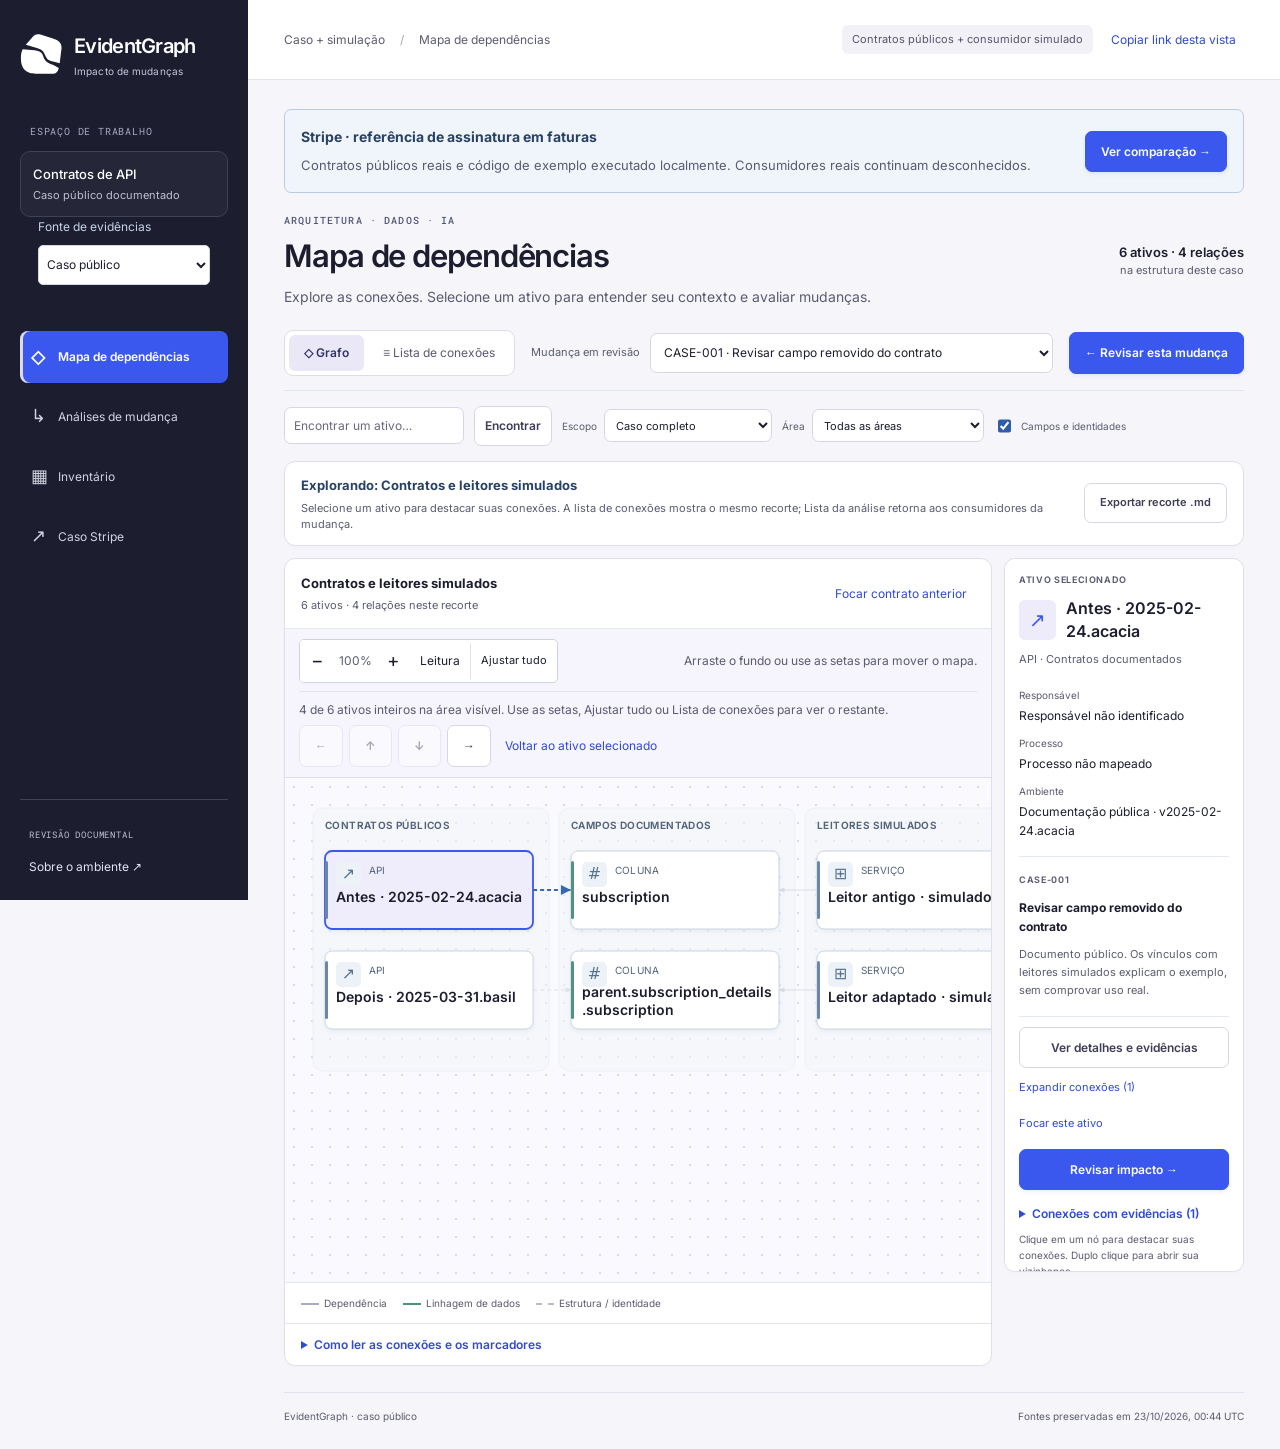
==== commit 1fb16102: "style(evidentgraph): clarify the active navigation item" ====
--- a/evidence-graph/caso-stripe/index.html
+++ b/evidence-graph/caso-stripe/index.html
@@ -6,7 +6,7 @@
 <title>EvidentGraph · Revisão de mudanças</title>
 <link rel="stylesheet" href="styles.css?v=816976e282be9827"><link rel="stylesheet" href="lineage.css?v=ab8f37216dc863ca"><link rel="stylesheet" href="investigation.css?v=4782831f34d3c460">
 <script src="data.js?v=74ebc384e576c3c0" defer></script><script src="app.js?v=880a942b354ef678" defer></script><script src="lineage.js?v=18da235e4efb8fff" defer></script><script src="exploration.js?v=8c428651296725df" defer></script><script src="investigation.js?v=c7e74523da9037c6" defer></script>
-<script src="contract_case.js?v=6435e3d7e39521b5" defer></script><link rel="stylesheet" href="contract_case.css?v=4b2c82d8fe484f5f"><script src="consumer_demo.js?v=195d27880f7b5dde" defer></script><link rel="stylesheet" href="consumer_demo.css?v=624fe182516456ab"><script src="view_bootstrap.js?v=e10487de5b5e0b73" defer></script><link rel="stylesheet" href="../brand/brand.css?v=cf2e6575670e64a0"><link rel="icon" type="image/svg+xml" href="../brand/favicon.svg?v=e4fd1542565591fd"></head>
+<script src="contract_case.js?v=6435e3d7e39521b5" defer></script><link rel="stylesheet" href="contract_case.css?v=4b2c82d8fe484f5f"><script src="consumer_demo.js?v=195d27880f7b5dde" defer></script><link rel="stylesheet" href="consumer_demo.css?v=624fe182516456ab"><script src="view_bootstrap.js?v=e10487de5b5e0b73" defer></script><link rel="stylesheet" href="../brand/brand.css?v=7c86c4c17170fff1"><link rel="icon" type="image/svg+xml" href="../brand/favicon.svg?v=e4fd1542565591fd"></head>
 <body>
 <a class="skip" href="#main">Ir para o conteúdo</a>
 <aside class="sidebar">
--- a/evidence-graph/brand/brand.css
+++ b/evidence-graph/brand/brand.css
@@ -45,7 +45,7 @@
 .company{padding:12px 12px;border:1px solid #414155;border-radius:10px;font-size:13px;font-weight:500;background:#252638}
 .company small{font-size:11px;font-weight:400;color:#c1bfd2;margin-top:2px}
 .sidebar nav{margin-top:26px;gap:7px}.sidebar .nav{font-size:12px;line-height:1.6;border-radius:8px;padding:12px 11px;color:#d3d2e0;display:flex;align-items:center;gap:7px;min-height:44px}
-.nav span{width:20px;flex:none;font-size:18px}.sidebar .nav.active{background:#3a58ee;color:white;box-shadow:none}.sidebar .nav:hover{background:#35364e}.sidebar .nav.active:hover{background:#304bd4}
+.nav span{width:20px;flex:none;font-size:18px}.sidebar .nav.active{background:#3a58ee;color:white;font-weight:600;box-shadow:inset 3px 0 0 #dedaf4}.sidebar .nav:hover{background:#35364e}.sidebar .nav.active:hover{background:#304bd4}
 .side-foot{border-color:#414155;padding:22px 9px 0}.side-foot .workspace-label{color:#c1bfd2;font-size:9px}.side-foot .side-link{font-size:12px;color:#e5e3f4}
 .shell{margin-left:248px}.topbar{height:auto;min-height:80px;padding:14px 36px;gap:14px;flex-wrap:wrap;background:white;font-size:12px}.slash{color:#a5a3bb}
 .workspace-tools{gap:10px}.workspace-tools .env{background:#f2f1f8;color:#55546b;padding:6px 10px;border-radius:6px;font-size:11px}
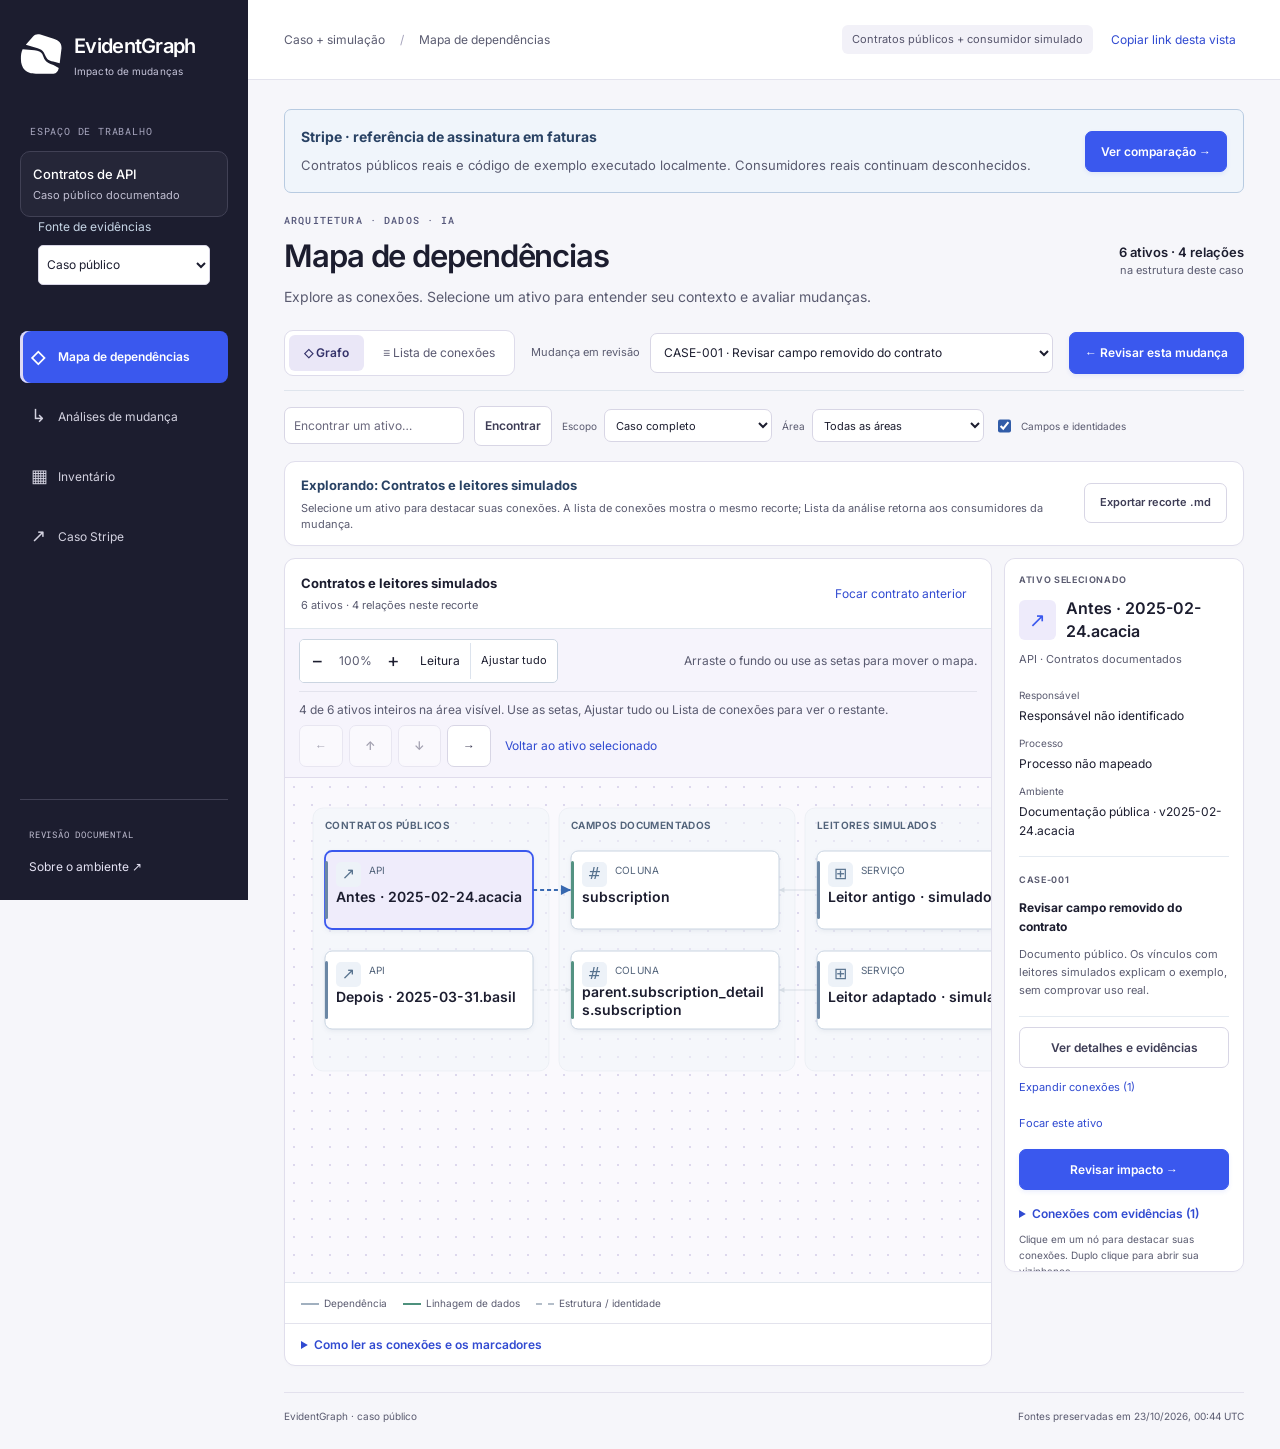
==== commit ef285a67: "chore(pages): refresh published Stripe demo snapshot" ====
--- a/evidence-graph/caso-stripe/index.html
+++ b/evidence-graph/caso-stripe/index.html
@@ -5,7 +5,7 @@
 <meta name="description" content="EvidentGraph: prévia sintética para revisão de impacto de mudanças.">
 <title>EvidentGraph · Revisão de mudanças</title>
 <link rel="stylesheet" href="styles.css?v=816976e282be9827"><link rel="stylesheet" href="lineage.css?v=ab8f37216dc863ca"><link rel="stylesheet" href="investigation.css?v=4782831f34d3c460">
-<script src="data.js?v=74ebc384e576c3c0" defer></script><script src="app.js?v=880a942b354ef678" defer></script><script src="lineage.js?v=18da235e4efb8fff" defer></script><script src="exploration.js?v=8c428651296725df" defer></script><script src="investigation.js?v=c7e74523da9037c6" defer></script>
+<script src="data.js?v=31d44fd5d43d5af1" defer></script><script src="app.js?v=880a942b354ef678" defer></script><script src="lineage.js?v=18da235e4efb8fff" defer></script><script src="exploration.js?v=8c428651296725df" defer></script><script src="investigation.js?v=c7e74523da9037c6" defer></script>
 <script src="contract_case.js?v=6435e3d7e39521b5" defer></script><link rel="stylesheet" href="contract_case.css?v=4b2c82d8fe484f5f"><script src="consumer_demo.js?v=195d27880f7b5dde" defer></script><link rel="stylesheet" href="consumer_demo.css?v=624fe182516456ab"><script src="view_bootstrap.js?v=e10487de5b5e0b73" defer></script><link rel="stylesheet" href="../brand/brand.css?v=7c86c4c17170fff1"><link rel="icon" type="image/svg+xml" href="../brand/favicon.svg?v=e4fd1542565591fd"></head>
 <body>
 <a class="skip" href="#main">Ir para o conteúdo</a>
